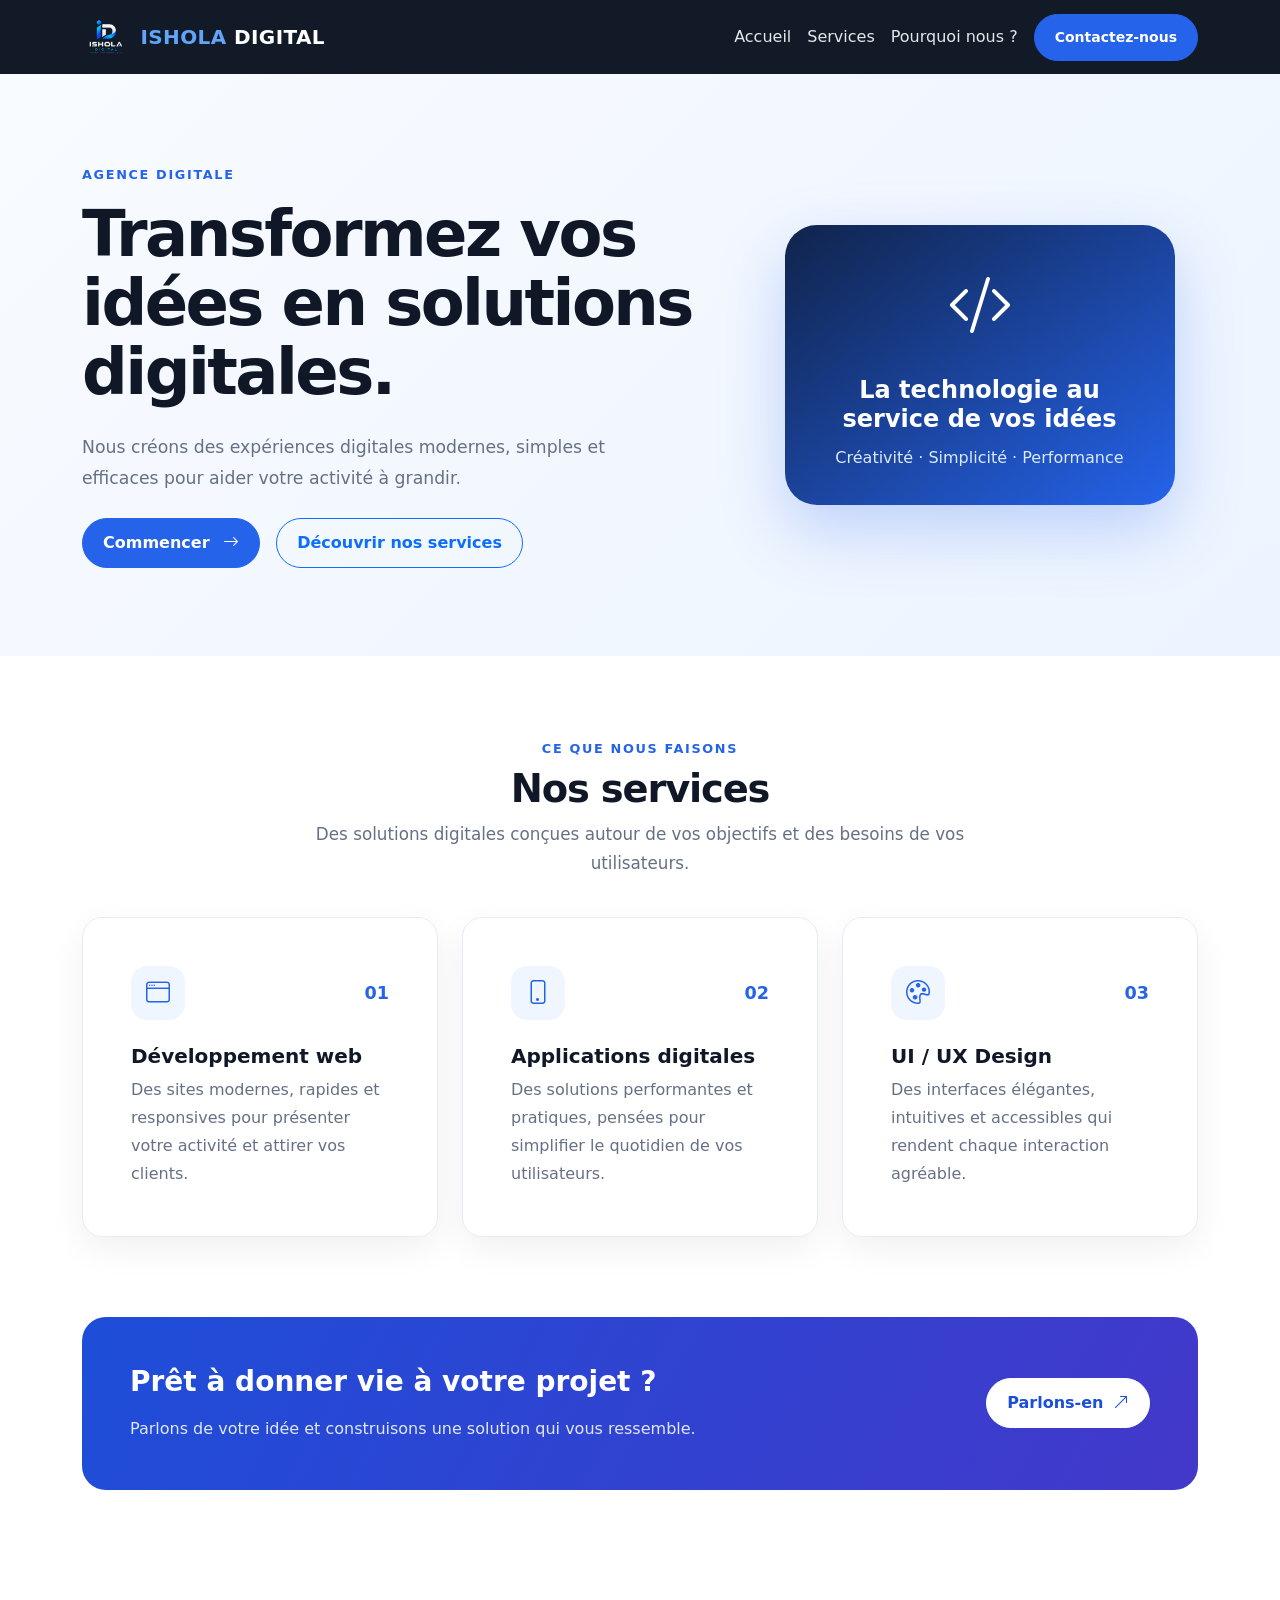
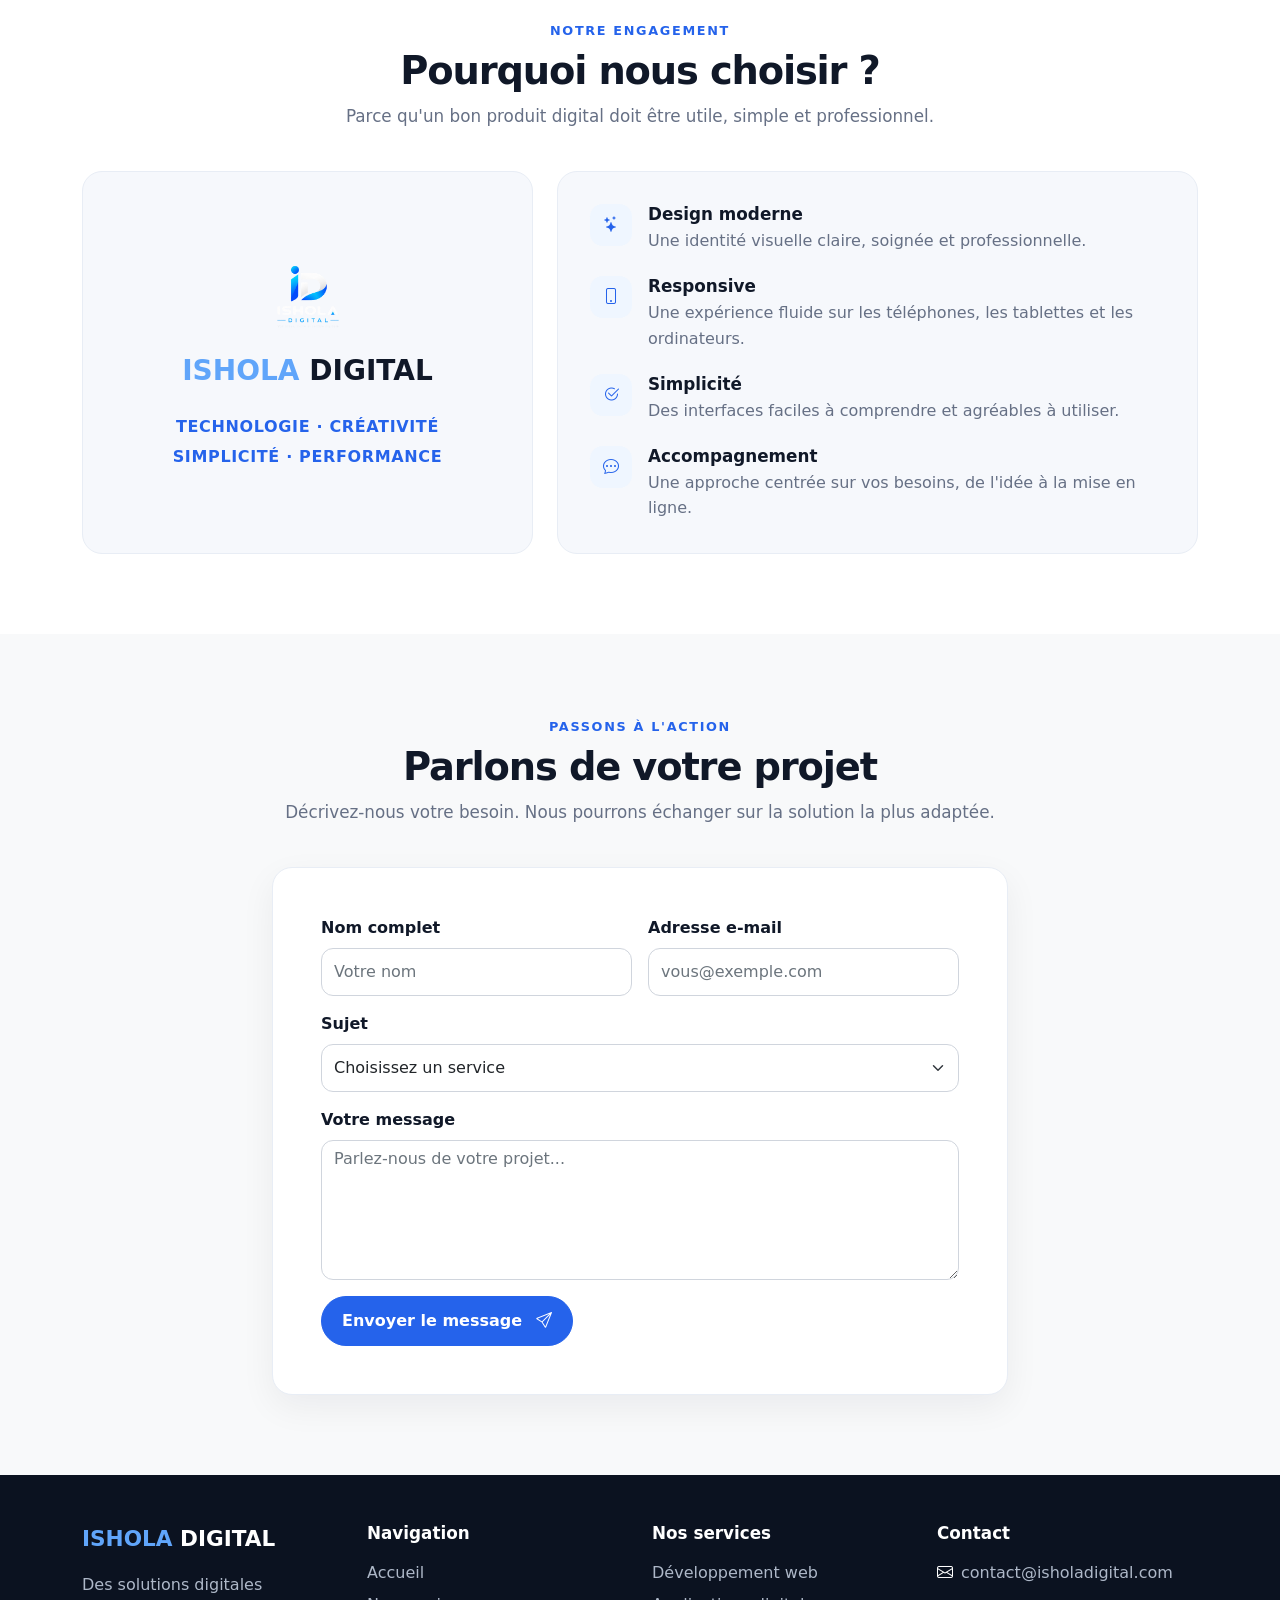
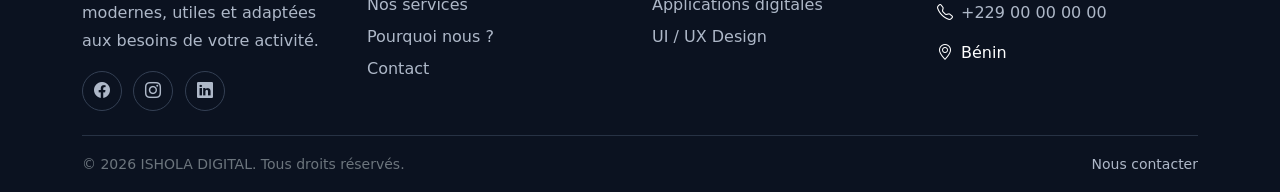
==== index.html @ 4aece118 "Premiere version du site ISHOLA DIGITAL" ====
<!DOCTYPE html>
<html lang="fr">
<head>
    <meta charset="UTF-8">
    <meta name="viewport" content="width=device-width, initial-scale=1.0">
    <meta name="description" content="ISHOLA DIGITAL crée des sites web modernes, des applications digitales et des interfaces intuitives.">
    <title>ISHOLA DIGITAL | Solutions digitales</title>

    <!-- Bootstrap 5 local : conserve ces chemins si ton dossier assets est au même niveau que ce fichier. -->
    <link rel="stylesheet" href="./assets/bootstrap/css/bootstrap.min.css">
    <link rel="stylesheet" href="https://cdn.jsdelivr.net/npm/bootstrap-icons@1.11.3/font/bootstrap-icons.min.css">

    <style>
        :root {
            --brand: #2563eb;
            --brand-dark: #1d4ed8;
            --ink: #101828;
            --muted: #667085;
            --surface: #f6f8fc;
            --footer: #0b1220;
        }

        html { scroll-behavior: smooth; scroll-padding-top: 90px; }
        body { margin: 0; font-family: Inter, system-ui, -apple-system, "Segoe UI", sans-serif; color: var(--ink); }
        section { scroll-margin-top: 80px; }
        .navbar { background: rgba(11, 18, 32, .97); }
        .navbar-brand { display: inline-flex; align-items: center; gap: .65rem; font-weight: 800; letter-spacing: .02em; }
        .navbar-brand img { width: 48px; height: 48px; object-fit: contain; }
        .brand-accent { color: #60a5fa; }
        .navbar .nav-link { color: #e5e7eb; padding: .7rem .9rem; }
        .navbar .nav-link:hover, .navbar .nav-link:focus { color: #93c5fd; }
        .btn { border-radius: 999px; padding: .75rem 1.25rem; font-weight: 600; }
        .btn-primary { background: var(--brand); border-color: var(--brand); }
        .btn-primary:hover { background: var(--brand-dark); border-color: var(--brand-dark); }

        .hero { padding: 5.5rem 0; background: linear-gradient(135deg, #f8fbff 0%, #edf4ff 100%); overflow: hidden; }
        .eyebrow { display: inline-block; color: var(--brand); font-size: .8rem; font-weight: 800; letter-spacing: .13em; text-transform: uppercase; }
        .hero h1 { max-width: 680px; font-size: clamp(2.3rem, 5vw, 4.25rem); line-height: 1.08; font-weight: 800; letter-spacing: -.04em; }
        .hero-copy { max-width: 560px; color: var(--muted); font-size: 1.08rem; line-height: 1.8; }
        .hero-visual { min-height: 320px; display: grid; place-items: center; position: relative; }
        .visual-card { width: min(100%, 390px); min-height: 280px; display: grid; place-items: center; border-radius: 2rem; background: linear-gradient(145deg, #10234b, #2563eb); box-shadow: 0 25px 65px rgba(37, 99, 235, .25); color: white; padding: 2rem; text-align: center; }
        .visual-card i { font-size: 4rem; }
        .visual-card h2 { font-size: 1.5rem; font-weight: 800; margin-top: 1rem; }
        .visual-card p { color: #dbeafe; margin-bottom: 0; }

        .section-space { padding: 5rem 0; }
        .section-heading { max-width: 720px; margin: 0 auto 2.5rem; text-align: center; }
        .section-heading h2 { font-size: clamp(1.9rem, 3vw, 2.7rem); font-weight: 800; letter-spacing: -.03em; }
        .section-heading p { color: var(--muted); font-size: 1.05rem; line-height: 1.7; }
        .service-card { height: 100%; border: 1px solid #e8edf5; border-radius: 1.25rem; box-shadow: 0 12px 35px rgba(16, 24, 40, .06); transition: transform .2s ease, box-shadow .2s ease; }
        .service-card:hover { transform: translateY(-5px); box-shadow: 0 18px 42px rgba(16, 24, 40, .11); }
        .service-number { color: var(--brand); font-size: 1.1rem; font-weight: 800; }
        .service-icon { width: 54px; height: 54px; display: grid; place-items: center; border-radius: 1rem; background: #eff6ff; color: var(--brand); font-size: 1.5rem; margin-bottom: 1.25rem; }
        .service-card p, .muted { color: var(--muted); line-height: 1.75; }

        .cta-panel { border-radius: 1.5rem; background: linear-gradient(120deg, #1d4ed8, #4338ca); color: #fff; padding: clamp(1.5rem, 4vw, 3rem); }
        .cta-panel p { color: #e0e7ff; line-height: 1.7; }
        .btn-light-custom { color: #1d4ed8; background: #fff; border: 1px solid #fff; }
        .btn-light-custom:hover { color: #1e40af; background: #eff6ff; }

        .why-panel { height: 100%; border-radius: 1.25rem; padding: 2rem; background: var(--surface); border: 1px solid #e8edf5; }
        .why-brand { min-height: 100%; display: flex; flex-direction: column; justify-content: center; align-items: center; text-align: center; }
        .why-brand img { width: 90px; height: 90px; object-fit: contain; margin-bottom: .75rem; }
        .why-brand h3 { font-weight: 800; }
        .why-brand .motto { color: var(--brand); font-weight: 700; letter-spacing: .04em; line-height: 1.9; }
        .reason { display: flex; gap: 1rem; margin-bottom: 1.4rem; }
        .reason:last-child { margin-bottom: 0; }
        .reason-icon { flex: 0 0 42px; width: 42px; height: 42px; display: grid; place-items: center; border-radius: .8rem; background: #eff6ff; color: var(--brand); }
        .reason h3 { font-size: 1.05rem; font-weight: 750; margin-bottom: .25rem; }
        .reason p { margin: 0; color: var(--muted); line-height: 1.6; }

        .contact-card { border: 1px solid #e8edf5; border-radius: 1.25rem; box-shadow: 0 12px 35px rgba(16, 24, 40, .06); }
        .form-label { font-weight: 650; }
        .form-control, .form-select { min-height: 48px; border-color: #d0d5dd; border-radius: .75rem; }
        textarea.form-control { min-height: 140px; }
        .form-control:focus, .form-select:focus { border-color: #93c5fd; box-shadow: 0 0 0 .25rem rgba(37, 99, 235, .13); }

        .footer { background: var(--footer); color: #fff; }
        .footer h2, .footer h3 { font-size: 1.05rem; font-weight: 750; margin-bottom: 1.15rem; }
        .footer p { color: #aeb8c8; line-height: 1.75; }
        .footer a { color: #aeb8c8; text-decoration: none; transition: color .2s ease; }
        .footer a:hover { color: #93c5fd; }
        .footer-brand { color: #fff !important; font-size: 1.35rem; font-weight: 800; }
        .footer-brand span { color: #60a5fa; }
        .social-link { display: inline-flex; align-items: center; justify-content: center; width: 40px; height: 40px; border: 1px solid #344054; border-radius: 50%; margin-right: .4rem; }
        .social-link:hover { background: var(--brand); border-color: var(--brand); color: #fff !important; }
        .footer-bottom { border-top: 1px solid #273244; }

        @media (max-width: 767.98px) {
            .hero { padding: 3.75rem 0; }
            .hero-visual { min-height: 250px; margin-top: 1rem; }
            .visual-card { min-height: 230px; }
            .section-space { padding: 3.5rem 0; }
            .cta-panel { text-align: center; }
        }
    </style>
</head>
<body>
    <!-- NAVIGATION -->
    <nav class="navbar navbar-expand-lg navbar-dark sticky-top">
        <div class="container">
            <a class="navbar-brand" href="#accueil" aria-label="ISHOLA DIGITAL - Accueil">
                <img src="/assets/images/isholadigital.png" alt="Logo ISHOLA DIGITAL">
                <span><span class="brand-accent">ISHOLA</span> DIGITAL</span>
            </a>
            <button class="navbar-toggler" type="button" data-bs-toggle="collapse" data-bs-target="#mainNavigation" aria-controls="mainNavigation" aria-expanded="false" aria-label="Ouvrir le menu">
                <span class="navbar-toggler-icon"></span>
            </button>
            <div class="collapse navbar-collapse" id="mainNavigation">
                <ul class="navbar-nav ms-auto align-items-lg-center">
                    <li class="nav-item"><a class="nav-link" href="#accueil">Accueil</a></li>
                    <li class="nav-item"><a class="nav-link" href="#services">Services</a></li>
                    <li class="nav-item"><a class="nav-link" href="#pourquoi">Pourquoi nous ?</a></li>
                    <li class="nav-item ms-lg-2"><a class="btn btn-primary btn-sm mt-2 mt-lg-0" href="#contact">Contactez-nous</a></li>
                </ul>
            </div>
        </div>
    </nav>

    <main>
        <!-- HERO -->
        <section class="hero" id="accueil">
            <div class="container">
                <div class="row align-items-center g-5">
                    <div class="col-12 col-lg-7">
                        <span class="eyebrow mb-3">Agence digitale</span>
                        <h1 class="mb-4">Transformez vos idées en solutions digitales.</h1>
                        <p class="hero-copy mb-4">Nous créons des expériences digitales modernes, simples et efficaces pour aider votre activité à grandir.</p>
                        <div class="d-flex flex-wrap gap-3">
                            <a href="#contact" class="btn btn-primary">Commencer <i class="bi bi-arrow-right ms-2" aria-hidden="true"></i></a>
                            <a href="#services" class="btn btn-outline-primary">Découvrir nos services</a>
                        </div>
                    </div>
                    <div class="col-12 col-lg-5">
                        <div class="hero-visual">
                            <div class="visual-card">
                                <i class="bi bi-code-slash" aria-hidden="true"></i>
                                <h2>La technologie au service de vos idées</h2>
                                <p>Créativité · Simplicité · Performance</p>
                            </div>
                        </div>
                    </div>
                </div>
            </div>
        </section>

        <!-- SERVICES -->
        <section class="section-space" id="services">
            <div class="container">
                <div class="section-heading">
                    <span class="eyebrow mb-2">Ce que nous faisons</span>
                    <h2>Nos services</h2>
                    <p>Des solutions digitales conçues autour de vos objectifs et des besoins de vos utilisateurs.</p>
                </div>
                <div class="row g-4">
                    <div class="col-12 col-md-6 col-lg-4">
                        <article class="card service-card"><div class="card-body p-4 p-lg-5">
                            <div class="d-flex justify-content-between align-items-center mb-4"><div class="service-icon mb-0"><i class="bi bi-window" aria-hidden="true"></i></div><span class="service-number">01</span></div>
                            <h3 class="h5 fw-bold">Développement web</h3>
                            <p class="mb-0">Des sites modernes, rapides et responsives pour présenter votre activité et attirer vos clients.</p>
                        </div></article>
                    </div>
                    <div class="col-12 col-md-6 col-lg-4">
                        <article class="card service-card"><div class="card-body p-4 p-lg-5">
                            <div class="d-flex justify-content-between align-items-center mb-4"><div class="service-icon mb-0"><i class="bi bi-phone" aria-hidden="true"></i></div><span class="service-number">02</span></div>
                            <h3 class="h5 fw-bold">Applications digitales</h3>
                            <p class="mb-0">Des solutions performantes et pratiques, pensées pour simplifier le quotidien de vos utilisateurs.</p>
                        </div></article>
                    </div>
                    <div class="col-12 col-md-6 col-lg-4">
                        <article class="card service-card"><div class="card-body p-4 p-lg-5">
                            <div class="d-flex justify-content-between align-items-center mb-4"><div class="service-icon mb-0"><i class="bi bi-palette" aria-hidden="true"></i></div><span class="service-number">03</span></div>
                            <h3 class="h5 fw-bold">UI / UX Design</h3>
                            <p class="mb-0">Des interfaces élégantes, intuitives et accessibles qui rendent chaque interaction agréable.</p>
                        </div></article>
                    </div>
                </div>
            </div>
        </section>

        <!-- CTA -->
        <section class="pb-5">
            <div class="container">
                <div class="cta-panel">
                    <div class="row align-items-center g-4">
                        <div class="col-12 col-lg-8">
                            <h2 class="h3 fw-bold mb-3">Prêt à donner vie à votre projet ?</h2>
                            <p class="mb-0">Parlons de votre idée et construisons une solution qui vous ressemble.</p>
                        </div>
                        <div class="col-12 col-lg-4 text-lg-end"><a href="#contact" class="btn btn-light-custom">Parlons-en <i class="bi bi-arrow-up-right ms-1" aria-hidden="true"></i></a></div>
                    </div>
                </div>
            </div>
        </section>

        <!-- POURQUOI NOUS -->
        <section class="section-space" id="pourquoi">
            <div class="container">
                <div class="section-heading">
                    <span class="eyebrow mb-2">Notre engagement</span>
                    <h2>Pourquoi nous choisir ?</h2>
                    <p>Parce qu'un bon produit digital doit être utile, simple et professionnel.</p>
                </div>
                <div class="row g-4 align-items-stretch">
                    <div class="col-12 col-lg-5">
                        <div class="why-panel why-brand">
                            <img src="/assets/images/isholadigital.png" alt="Logo ISHOLA DIGITAL">
                            <h3><span class="brand-accent">ISHOLA</span> DIGITAL</h3>
                            <p class="motto mt-3 mb-0">TECHNOLOGIE · CRÉATIVITÉ<br>SIMPLICITÉ · PERFORMANCE</p>
                        </div>
                    </div>
                    <div class="col-12 col-lg-7">
                        <div class="why-panel">
                            <div class="reason"><div class="reason-icon"><i class="bi bi-stars" aria-hidden="true"></i></div><div><h3>Design moderne</h3><p>Une identité visuelle claire, soignée et professionnelle.</p></div></div>
                            <div class="reason"><div class="reason-icon"><i class="bi bi-phone" aria-hidden="true"></i></div><div><h3>Responsive</h3><p>Une expérience fluide sur les téléphones, les tablettes et les ordinateurs.</p></div></div>
                            <div class="reason"><div class="reason-icon"><i class="bi bi-check2-circle" aria-hidden="true"></i></div><div><h3>Simplicité</h3><p>Des interfaces faciles à comprendre et agréables à utiliser.</p></div></div>
                            <div class="reason"><div class="reason-icon"><i class="bi bi-chat-dots" aria-hidden="true"></i></div><div><h3>Accompagnement</h3><p>Une approche centrée sur vos besoins, de l'idée à la mise en ligne.</p></div></div>
                        </div>
                    </div>
                </div>
            </div>
        </section>

        <!-- CONTACT -->
        <section class="section-space bg-light" id="contact">
            <div class="container">
                <div class="section-heading">
                    <span class="eyebrow mb-2">Passons à l'action</span>
                    <h2>Parlons de votre projet</h2>
                    <p>Décrivez-nous votre besoin. Nous pourrons échanger sur la solution la plus adaptée.</p>
                </div>
                <form action="post" method="post" data-netlify="true">
                <div class="row justify-content-center">
                    <div class="col-12 col-lg-8">
                        <div class="card contact-card"><div class="card-body p-4 p-md-5">
                            <!-- Ce formulaire est une maquette front-end : ajoute un traitement serveur ou un service de formulaire pour recevoir les messages. -->
                            <form action="#" method="post">
                                <div class="row g-3">
                                    <div class="col-12 col-md-6"><label for="nom" class="form-label">Nom complet</label><input type="text" class="form-control" id="nom" name="nom" placeholder="Votre nom" autocomplete="name" required></div>
                                    <div class="col-12 col-md-6"><label for="email" class="form-label">Adresse e-mail</label><input type="email" class="form-control" id="email" name="email" placeholder="vous@exemple.com" autocomplete="email" required></div>
                                    <div class="col-12"><label for="sujet" class="form-label">Sujet</label><select class="form-select" id="sujet" name="sujet" required><option value="" selected disabled>Choisissez un service</option><option>Développement web</option><option>Applications digitales</option><option>UI / UX Design</option><option>Autre demande</option></select></div>
                                    <div class="col-12"><label for="message" class="form-label">Votre message</label><textarea class="form-control" id="message" name="message" rows="5" placeholder="Parlez-nous de votre projet..." required></textarea></div>
                                    <div class="col-12"><button type="submit" class="btn btn-primary">Envoyer le message <i class="bi bi-send ms-2" aria-hidden="true"></i></button></div>
                                </div>
                            </form>
                        </div></div>
                    </div>
                </div>
            </form>
            </div>
        </section>
    </main>

    <!-- FOOTER -->
    <footer class="footer pt-5">
        <div class="container">
            <div class="row g-4 pb-4">
                <div class="col-12 col-md-6 col-lg-3">
                    <a class="footer-brand" href="#accueil"><span>ISHOLA</span> DIGITAL</a>
                    <p class="mt-3">Des solutions digitales modernes, utiles et adaptées aux besoins de votre activité.</p>
                    <div class="mt-3">
                        <!-- Remplace les # par les liens réels de tes profils. -->
                        <a href="#" class="social-link" aria-label="Facebook"><i class="bi bi-facebook" aria-hidden="true"></i></a>
                        <a href="#" class="social-link" aria-label="Instagram"><i class="bi bi-instagram" aria-hidden="true"></i></a>
                        <a href="#" class="social-link" aria-label="LinkedIn"><i class="bi bi-linkedin" aria-hidden="true"></i></a>
                    </div>
                </div>
                <div class="col-6 col-md-6 col-lg-3">
                    <h2>Navigation</h2>
                    <ul class="list-unstyled d-grid gap-2 mb-0">
                        <li><a href="#accueil">Accueil</a></li><li><a href="#services">Nos services</a></li><li><a href="#pourquoi">Pourquoi nous ?</a></li><li><a href="#contact">Contact</a></li>
                    </ul>
                </div>
                <div class="col-6 col-md-6 col-lg-3">
                    <h2>Nos services</h2>
                    <ul class="list-unstyled d-grid gap-2 mb-0">
                        <li><a href="#services">Développement web</a></li><li><a href="#services">Applications digitales</a></li><li><a href="#services">UI / UX Design</a></li>
                    </ul>
                </div>
                <div class="col-12 col-md-6 col-lg-3">
                    <h2>Contact</h2>
                    <ul class="list-unstyled d-grid gap-3 mb-0">
                        <li><i class="bi bi-envelope me-2" aria-hidden="true"></i><a href="mailto:contact@isholadigital.com">contact@isholadigital.com</a></li>
                        <li><i class="bi bi-telephone me-2" aria-hidden="true"></i><a href="tel:+22900000000">+229 00 00 00 00</a></li>
                        <li><i class="bi bi-geo-alt me-2" aria-hidden="true"></i><span>Bénin</span></li>
                    </ul>
                </div>
            </div>
            <div class="footer-bottom py-3">
                <div class="row align-items-center gy-2">
                    <div class="col-12 col-md-6 text-center text-md-start"><small class="text-secondary">© 2026 ISHOLA DIGITAL. Tous droits réservés.</small></div>
                    <div class="col-12 col-md-6 text-center text-md-end"><a href="#contact" class="small">Nous contacter</a></div>
                </div>
            </div>
        </div>
    </footer>

    <!-- Bootstrap JS : nécessaire pour le menu mobile. -->
    <script src="./assets/bootstrap/js/bootstrap.bundle.min.js"></script>
</body>
</html>
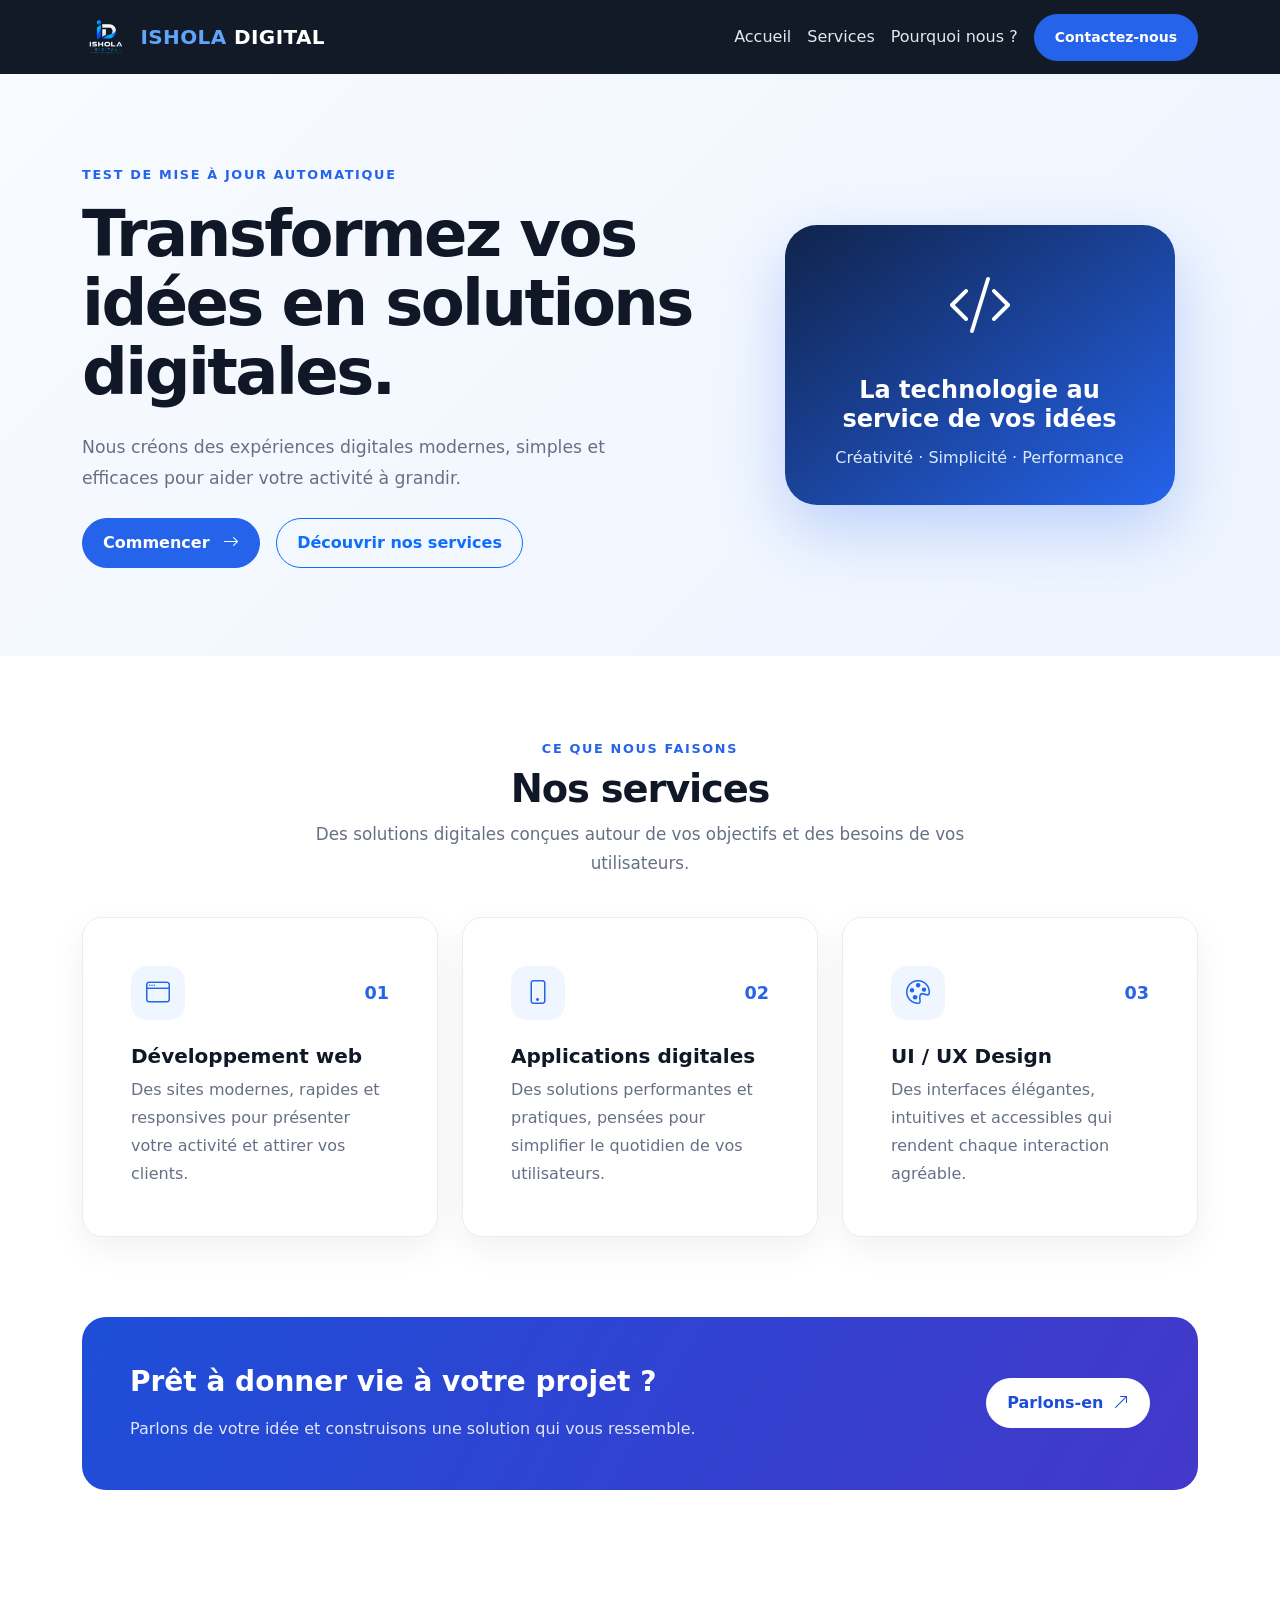
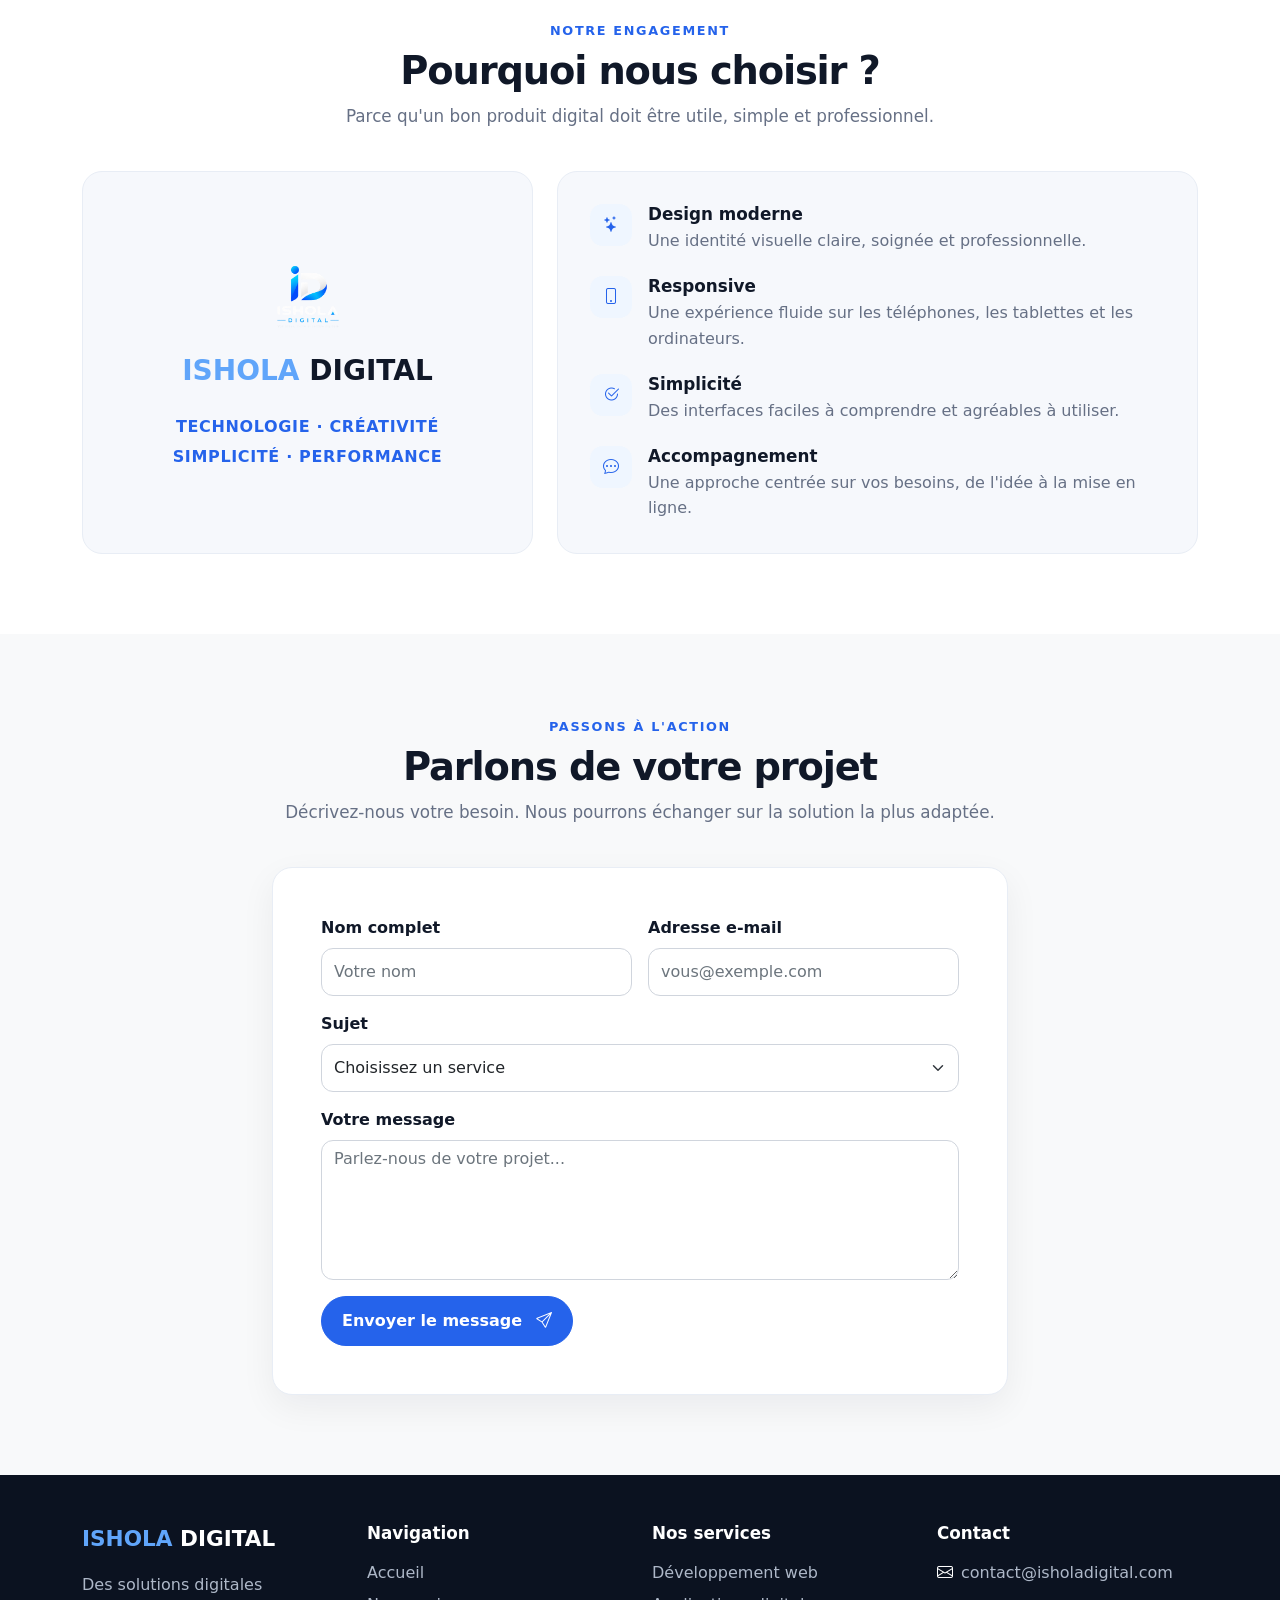
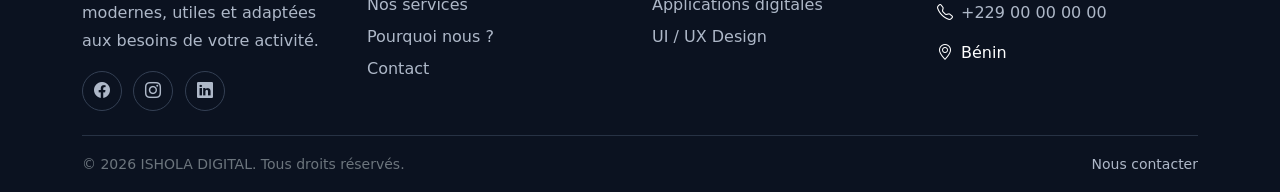
==== commit 6e5d421b: "Test de mise a jour automatique" ====
--- a/index.html
+++ b/index.html
@@ -123,7 +123,7 @@
             <div class="container">
                 <div class="row align-items-center g-5">
                     <div class="col-12 col-lg-7">
-                        <span class="eyebrow mb-3">Agence digitale</span>
+                        <span class="eyebrow mb-3">Test de mise à jour automatique</span>
                         <h1 class="mb-4">Transformez vos idées en solutions digitales.</h1>
                         <p class="hero-copy mb-4">Nous créons des expériences digitales modernes, simples et efficaces pour aider votre activité à grandir.</p>
                         <div class="d-flex flex-wrap gap-3">
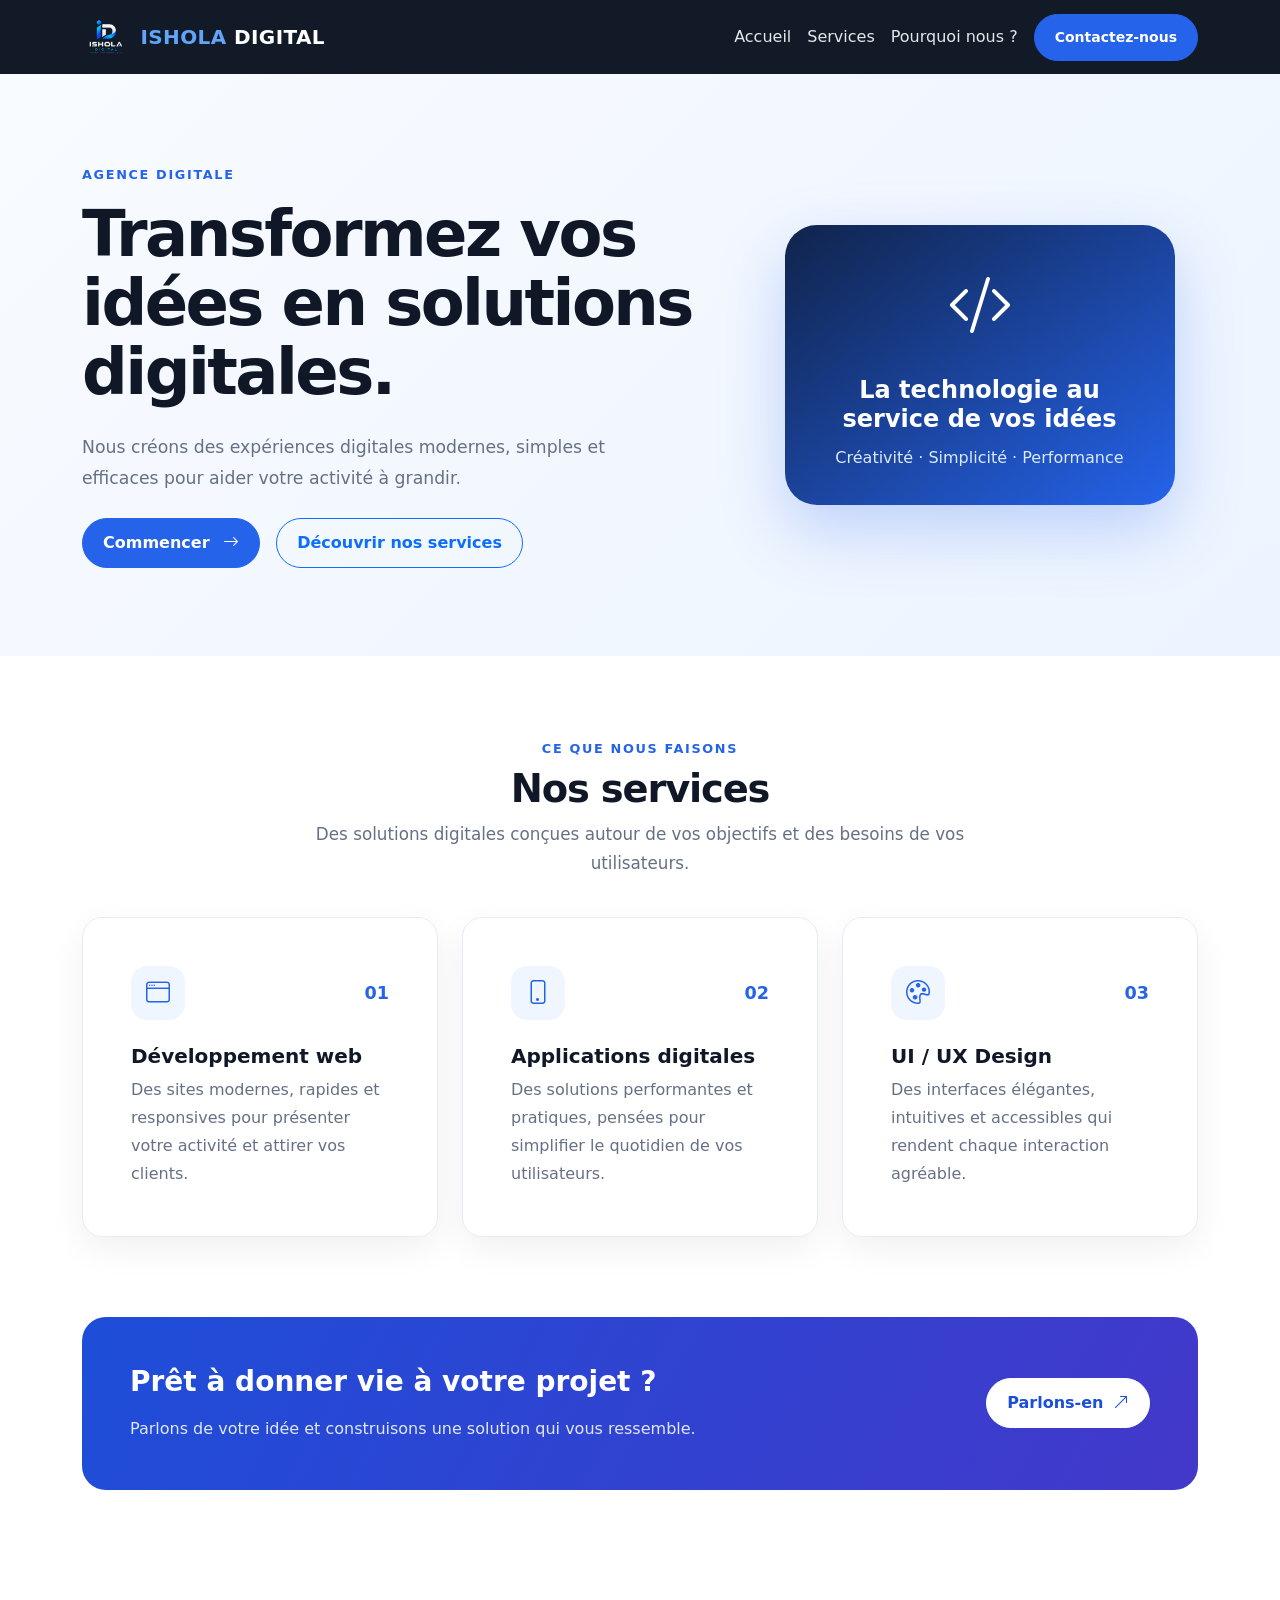
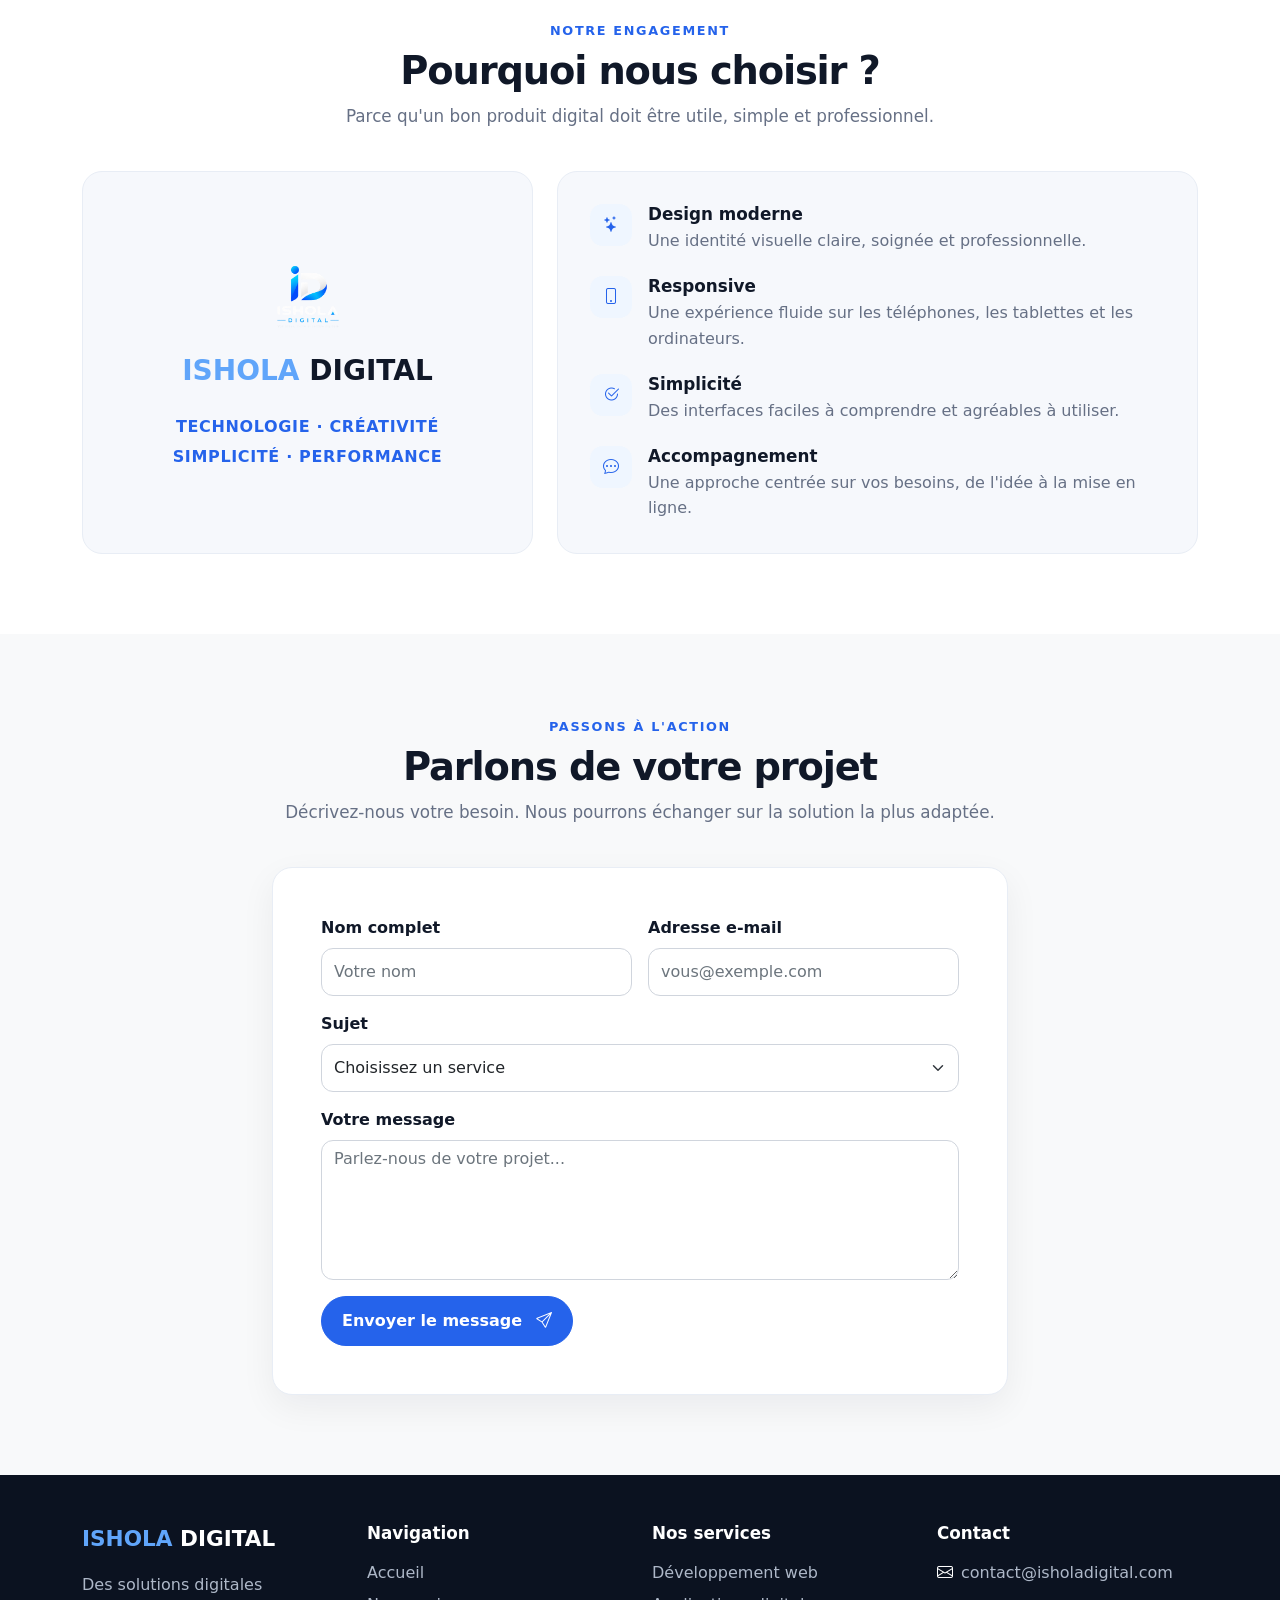
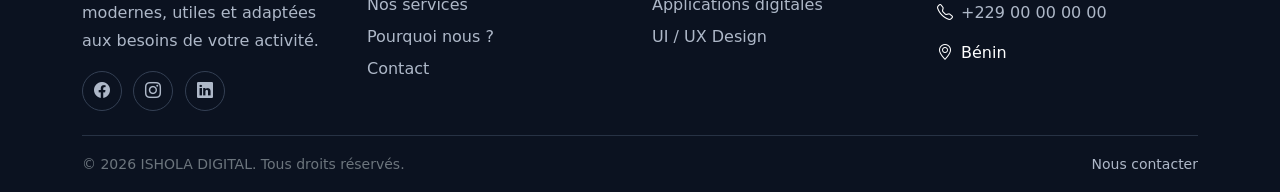
==== commit cf910fde: "Agence digitale" ====
--- a/index.html
+++ b/index.html
@@ -123,7 +123,7 @@
             <div class="container">
                 <div class="row align-items-center g-5">
                     <div class="col-12 col-lg-7">
-                        <span class="eyebrow mb-3">Test de mise à jour automatique</span>
+                        <span class="eyebrow mb-3">Agence digitale</span>
                         <h1 class="mb-4">Transformez vos idées en solutions digitales.</h1>
                         <p class="hero-copy mb-4">Nous créons des expériences digitales modernes, simples et efficaces pour aider votre activité à grandir.</p>
                         <div class="d-flex flex-wrap gap-3">
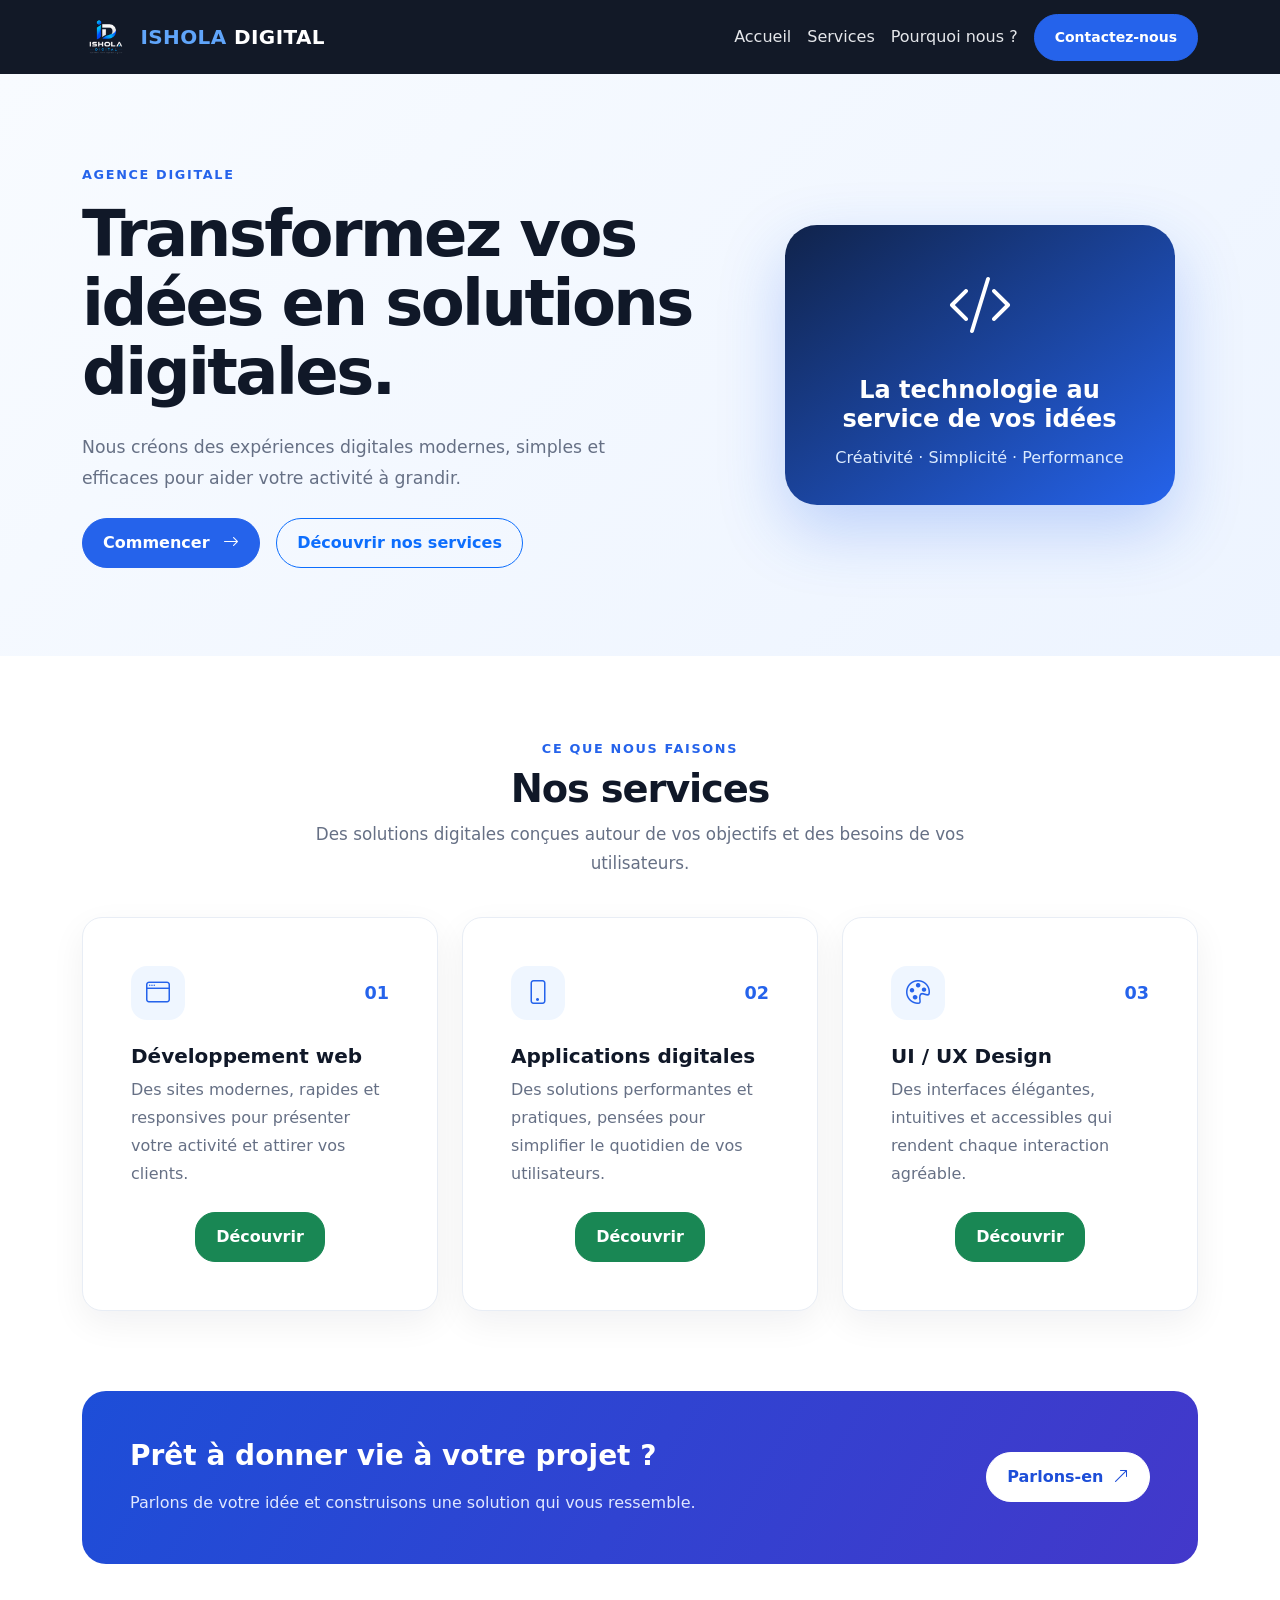
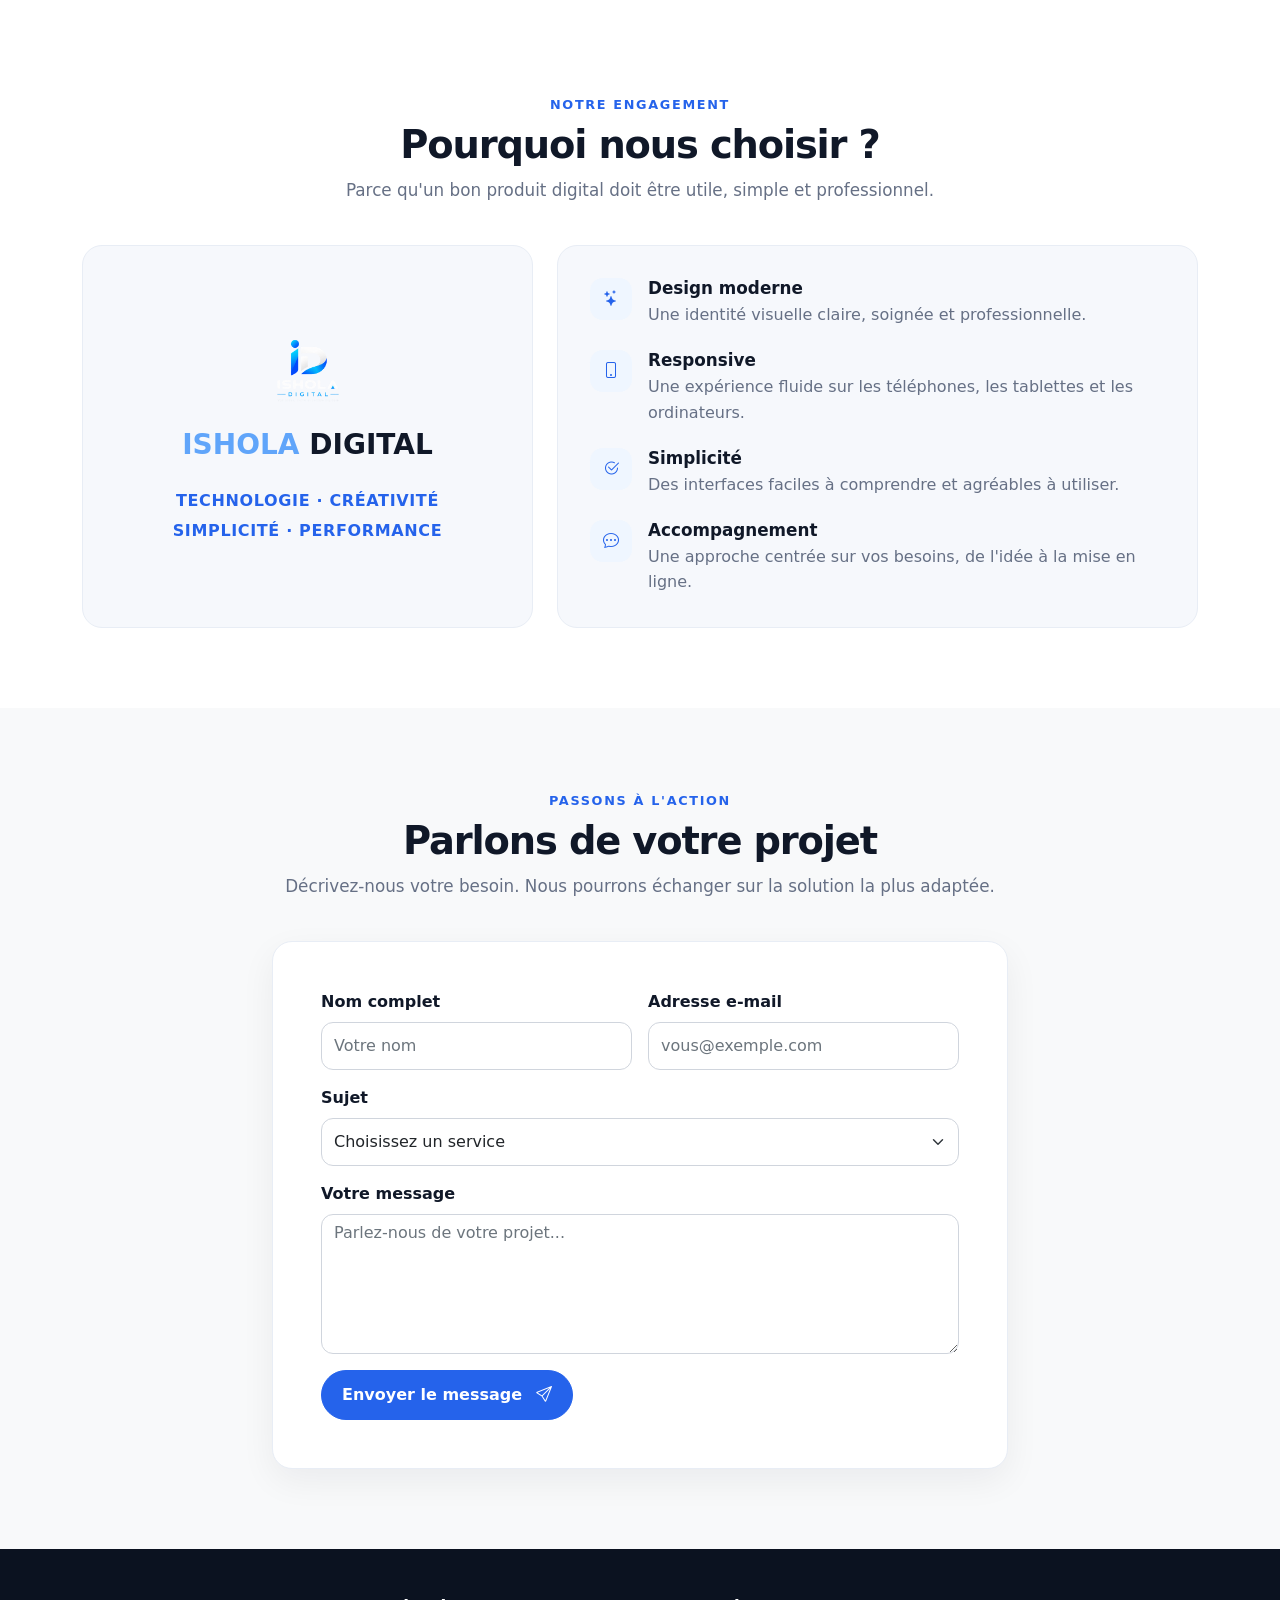
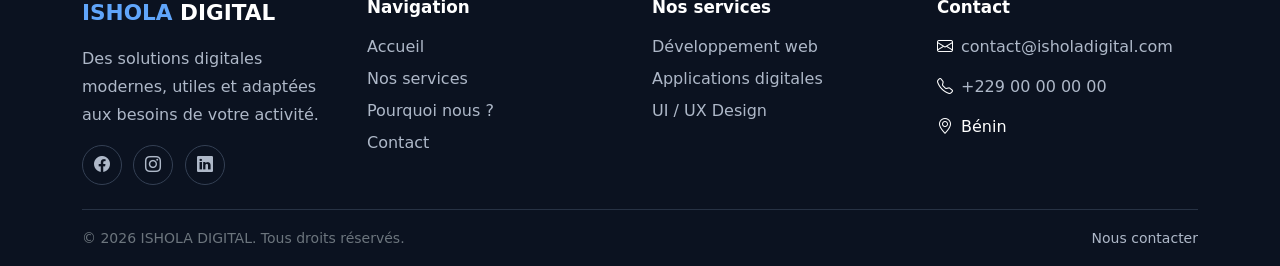
==== commit 66ec154c: "Du nouveau" ====
--- a/index.html
+++ b/index.html
@@ -3,13 +3,14 @@
 <head>
     <meta charset="UTF-8">
     <meta name="viewport" content="width=device-width, initial-scale=1.0">
-    <meta name="description" content="ISHOLA DIGITAL crée des sites web modernes, des applications digitales et des interfaces intuitives.">
+    <meta name="robots" content="index,follow">
+    <meta name="description" content="ISHOLA DIGITAL accompagne les particuliers et les entreprises dans la création des sites web modernes, des applications digitales et des interfaces intuitives.">
     <title>ISHOLA DIGITAL | Solutions digitales</title>
 
     <!-- Bootstrap 5 local : conserve ces chemins si ton dossier assets est au même niveau que ce fichier. -->
     <link rel="stylesheet" href="./assets/bootstrap/css/bootstrap.min.css">
     <link rel="stylesheet" href="https://cdn.jsdelivr.net/npm/bootstrap-icons@1.11.3/font/bootstrap-icons.min.css">
-
+    <link rel="canonical">
     <style>
         :root {
             --brand: #2563eb;
@@ -157,21 +158,21 @@
                         <article class="card service-card"><div class="card-body p-4 p-lg-5">
                             <div class="d-flex justify-content-between align-items-center mb-4"><div class="service-icon mb-0"><i class="bi bi-window" aria-hidden="true"></i></div><span class="service-number">01</span></div>
                             <h3 class="h5 fw-bold">Développement web</h3>
-                            <p class="mb-0">Des sites modernes, rapides et responsives pour présenter votre activité et attirer vos clients.</p>
-                        </div></article>
+                            <p class="mb-0">Des sites modernes, rapides et responsives pour présenter votre activité et attirer vos clients.</p><br><center><div class="btn btn-success" style="border-radius: 20px; text-align: center;">Découvrir </div></center>
+                        </div> </article>
                     </div>
                     <div class="col-12 col-md-6 col-lg-4">
                         <article class="card service-card"><div class="card-body p-4 p-lg-5">
                             <div class="d-flex justify-content-between align-items-center mb-4"><div class="service-icon mb-0"><i class="bi bi-phone" aria-hidden="true"></i></div><span class="service-number">02</span></div>
                             <h3 class="h5 fw-bold">Applications digitales</h3>
-                            <p class="mb-0">Des solutions performantes et pratiques, pensées pour simplifier le quotidien de vos utilisateurs.</p>
+                            <p class="mb-0">Des solutions performantes et pratiques, pensées pour simplifier le quotidien de vos utilisateurs.</p><br><center><div class="btn btn-success" style="border-radius: 20px; text-align: center;">Découvrir </div></center>
                         </div></article>
                     </div>
                     <div class="col-12 col-md-6 col-lg-4">
                         <article class="card service-card"><div class="card-body p-4 p-lg-5">
                             <div class="d-flex justify-content-between align-items-center mb-4"><div class="service-icon mb-0"><i class="bi bi-palette" aria-hidden="true"></i></div><span class="service-number">03</span></div>
                             <h3 class="h5 fw-bold">UI / UX Design</h3>
-                            <p class="mb-0">Des interfaces élégantes, intuitives et accessibles qui rendent chaque interaction agréable.</p>
+                            <p class="mb-0">Des interfaces élégantes, intuitives et accessibles qui rendent chaque interaction agréable.</p><br><center><div class="btn btn-success" style="border-radius: 20px; text-align: center;">Découvrir </div></center>
                         </div></article>
                     </div>
                 </div>
